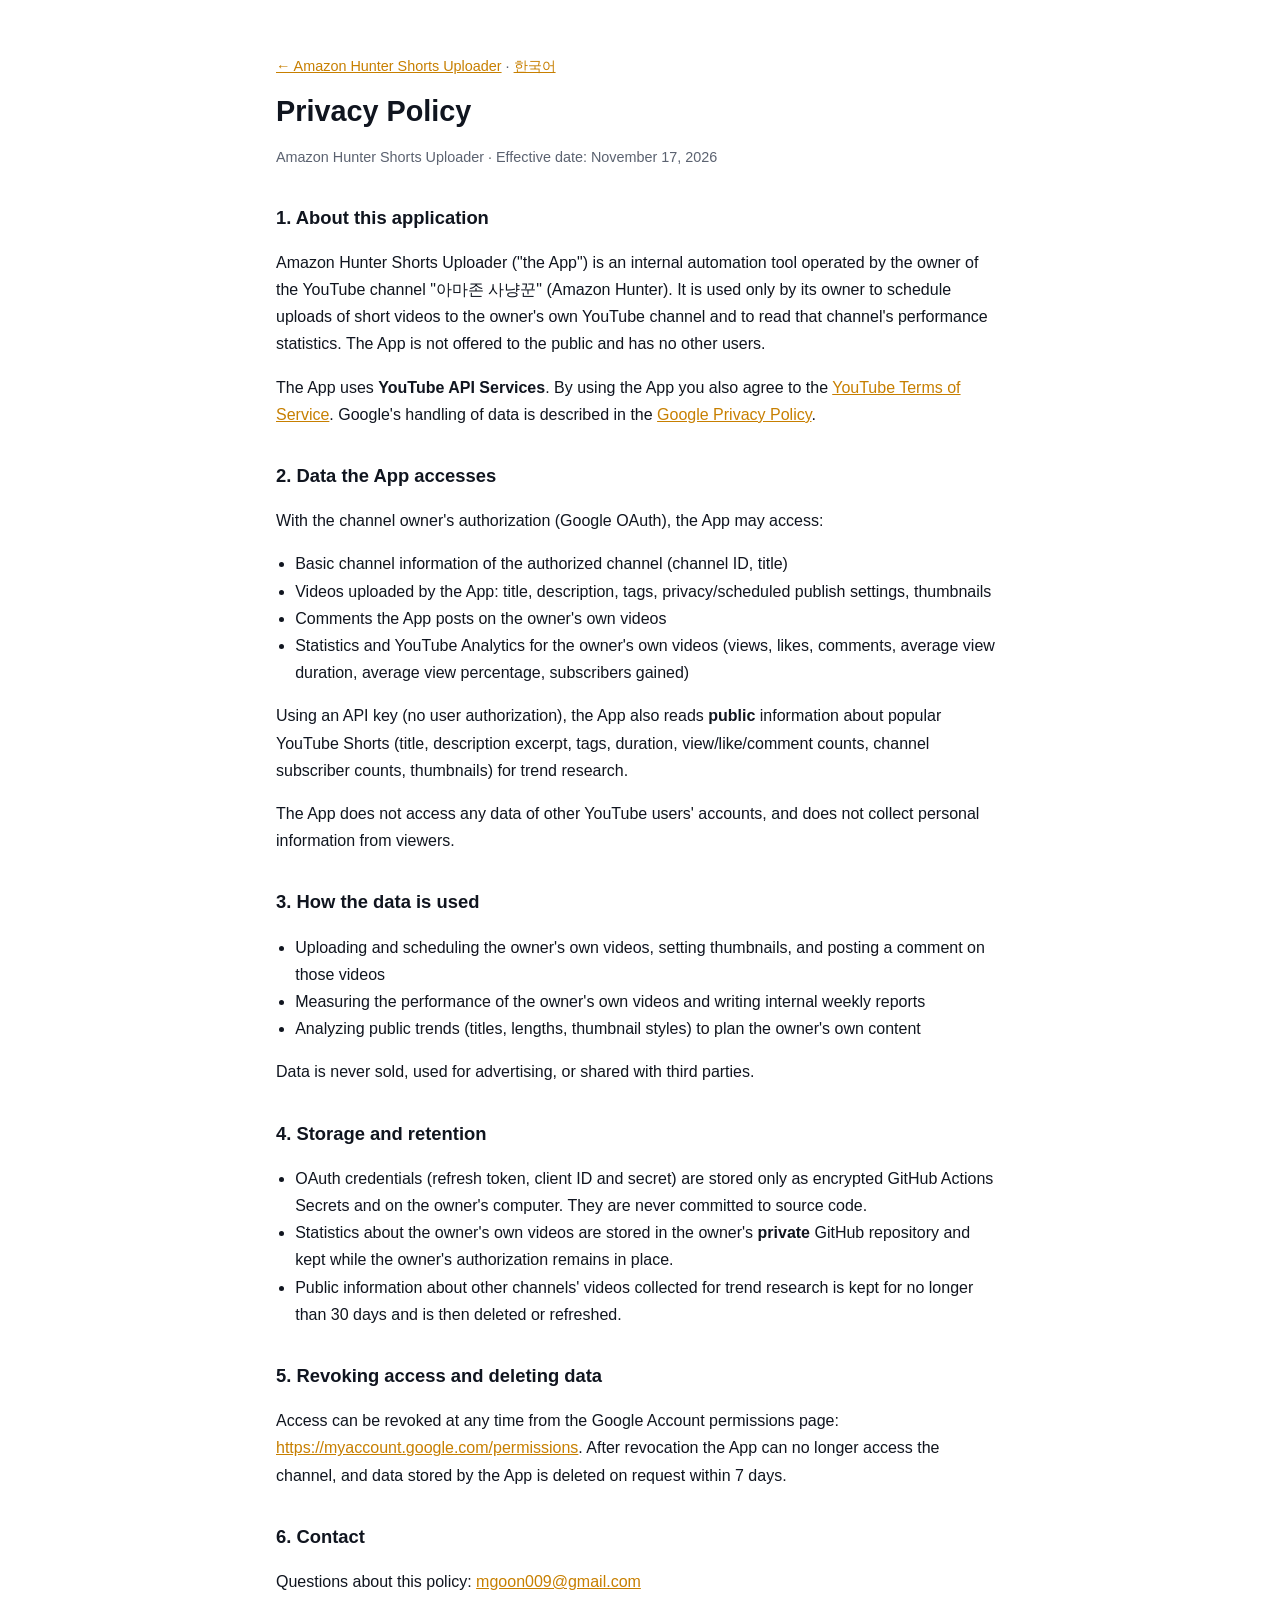
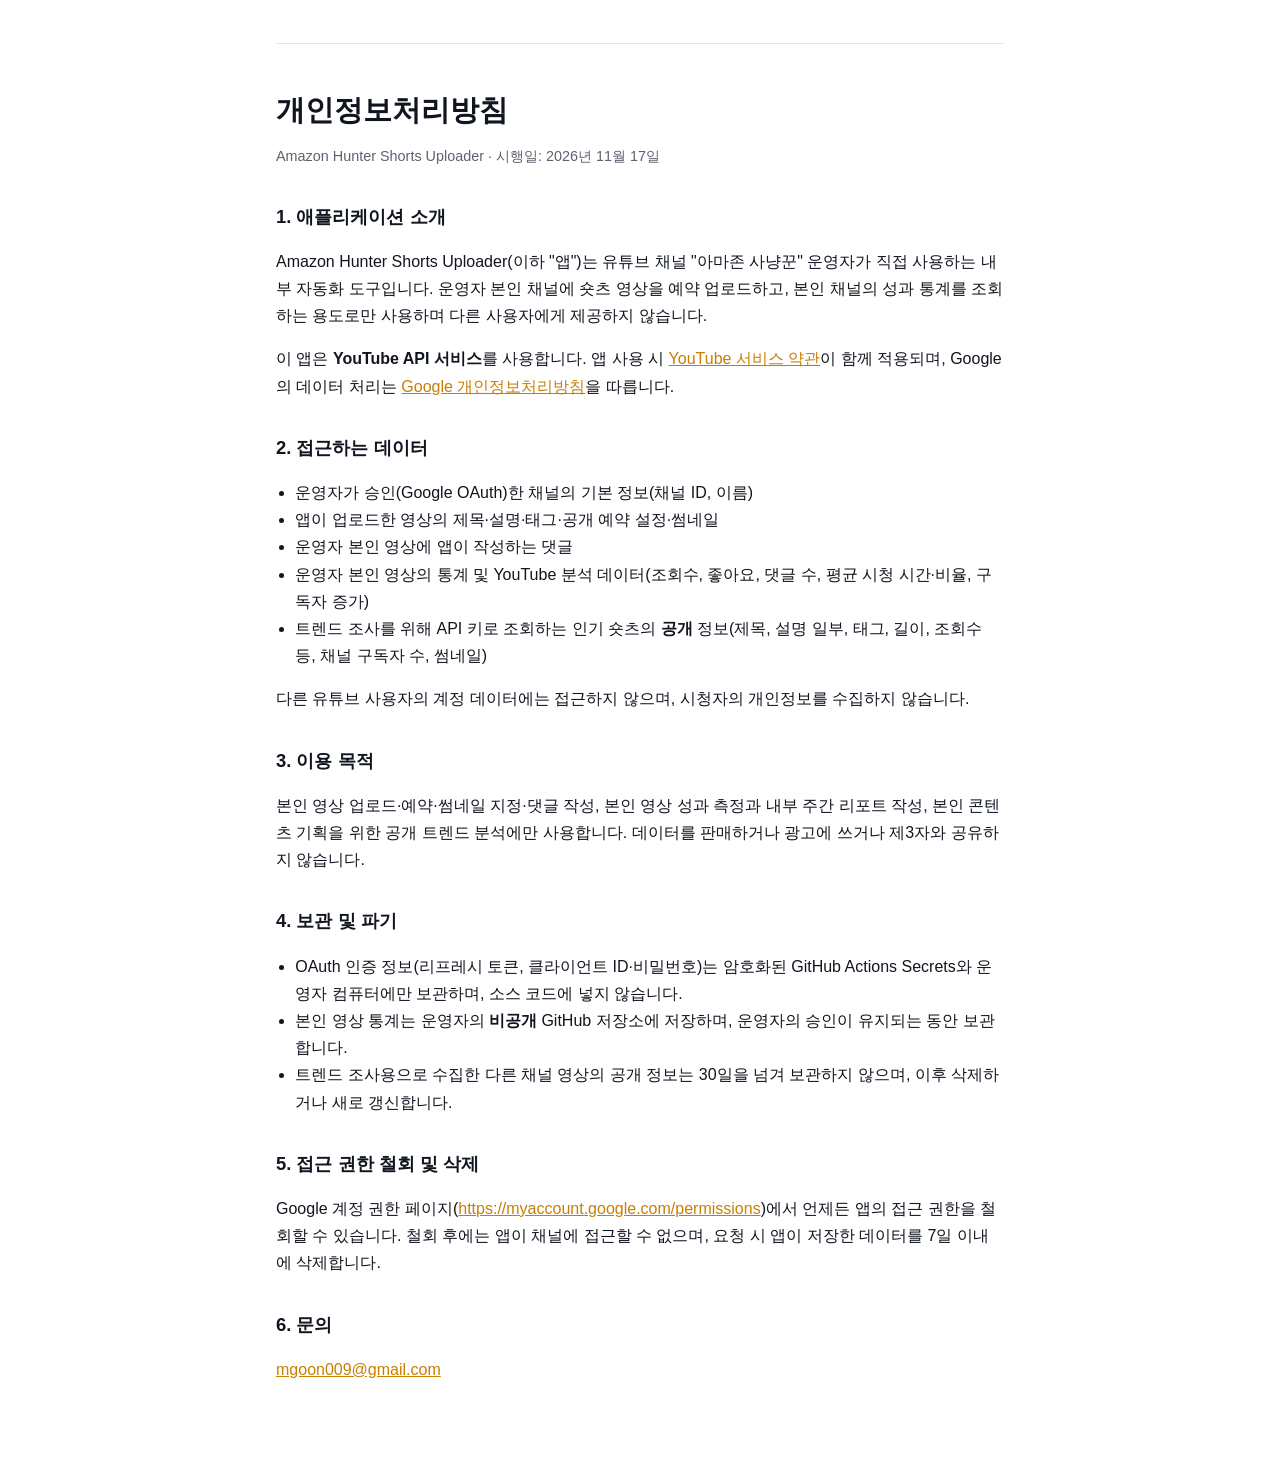
==== privacy.html @ 1e81ea11 "개인정보처리방침·홈페이지 초안 Co-Authored-By: Claude Opus 5.5 <noreply@anthropic.com>" ====
<!doctype html>
<html lang="en">
<head>
<meta charset="utf-8">
<meta name="viewport" content="width=device-width, initial-scale=1">
<title>Privacy Policy – Amazon Hunter Shorts Uploader</title>
<link rel="stylesheet" href="style.css">
</head>
<body>
<main>
<p class="nav"><a href="./">← Amazon Hunter Shorts Uploader</a> · <a href="#ko">한국어</a></p>

<h1>Privacy Policy</h1>
<p class="meta">Amazon Hunter Shorts Uploader · Effective date: November 17, 2026</p>

<h2>1. About this application</h2>
<p>Amazon Hunter Shorts Uploader ("the App") is an internal automation tool operated by the owner of the YouTube channel "아마존 사냥꾼" (Amazon Hunter). It is used only by its owner to schedule uploads of short videos to the owner's own YouTube channel and to read that channel's performance statistics. The App is not offered to the public and has no other users.</p>
<p>The App uses <strong>YouTube API Services</strong>. By using the App you also agree to the <a href="https://www.youtube.com/t/terms">YouTube Terms of Service</a>. Google's handling of data is described in the <a href="https://policies.google.com/privacy">Google Privacy Policy</a>.</p>

<h2>2. Data the App accesses</h2>
<p>With the channel owner's authorization (Google OAuth), the App may access:</p>
<ul>
  <li>Basic channel information of the authorized channel (channel ID, title)</li>
  <li>Videos uploaded by the App: title, description, tags, privacy/scheduled publish settings, thumbnails</li>
  <li>Comments the App posts on the owner's own videos</li>
  <li>Statistics and YouTube Analytics for the owner's own videos (views, likes, comments, average view duration, average view percentage, subscribers gained)</li>
</ul>
<p>Using an API key (no user authorization), the App also reads <strong>public</strong> information about popular YouTube Shorts (title, description excerpt, tags, duration, view/like/comment counts, channel subscriber counts, thumbnails) for trend research.</p>
<p>The App does not access any data of other YouTube users' accounts, and does not collect personal information from viewers.</p>

<h2>3. How the data is used</h2>
<ul>
  <li>Uploading and scheduling the owner's own videos, setting thumbnails, and posting a comment on those videos</li>
  <li>Measuring the performance of the owner's own videos and writing internal weekly reports</li>
  <li>Analyzing public trends (titles, lengths, thumbnail styles) to plan the owner's own content</li>
</ul>
<p>Data is never sold, used for advertising, or shared with third parties.</p>

<h2>4. Storage and retention</h2>
<ul>
  <li>OAuth credentials (refresh token, client ID and secret) are stored only as encrypted GitHub Actions Secrets and on the owner's computer. They are never committed to source code.</li>
  <li>Statistics about the owner's own videos are stored in the owner's <strong>private</strong> GitHub repository and kept while the owner's authorization remains in place.</li>
  <li>Public information about other channels' videos collected for trend research is kept for no longer than 30 days and is then deleted or refreshed.</li>
</ul>

<h2>5. Revoking access and deleting data</h2>
<p>Access can be revoked at any time from the Google Account permissions page: <a href="https://myaccount.google.com/permissions">https://myaccount.google.com/permissions</a>. After revocation the App can no longer access the channel, and data stored by the App is deleted on request within 7 days.</p>

<h2>6. Contact</h2>
<p>Questions about this policy: <a href="mailto:mgoon009@gmail.com">mgoon009@gmail.com</a></p>

<hr>

<section id="ko" lang="ko">
<h1>개인정보처리방침</h1>
<p class="meta">Amazon Hunter Shorts Uploader · 시행일: 2026년 11월 17일</p>

<h2>1. 애플리케이션 소개</h2>
<p>Amazon Hunter Shorts Uploader(이하 "앱")는 유튜브 채널 "아마존 사냥꾼" 운영자가 직접 사용하는 내부 자동화 도구입니다. 운영자 본인 채널에 숏츠 영상을 예약 업로드하고, 본인 채널의 성과 통계를 조회하는 용도로만 사용하며 다른 사용자에게 제공하지 않습니다.</p>
<p>이 앱은 <strong>YouTube API 서비스</strong>를 사용합니다. 앱 사용 시 <a href="https://www.youtube.com/t/terms">YouTube 서비스 약관</a>이 함께 적용되며, Google의 데이터 처리는 <a href="https://policies.google.com/privacy">Google 개인정보처리방침</a>을 따릅니다.</p>

<h2>2. 접근하는 데이터</h2>
<ul>
  <li>운영자가 승인(Google OAuth)한 채널의 기본 정보(채널 ID, 이름)</li>
  <li>앱이 업로드한 영상의 제목·설명·태그·공개 예약 설정·썸네일</li>
  <li>운영자 본인 영상에 앱이 작성하는 댓글</li>
  <li>운영자 본인 영상의 통계 및 YouTube 분석 데이터(조회수, 좋아요, 댓글 수, 평균 시청 시간·비율, 구독자 증가)</li>
  <li>트렌드 조사를 위해 API 키로 조회하는 인기 숏츠의 <strong>공개</strong> 정보(제목, 설명 일부, 태그, 길이, 조회수 등, 채널 구독자 수, 썸네일)</li>
</ul>
<p>다른 유튜브 사용자의 계정 데이터에는 접근하지 않으며, 시청자의 개인정보를 수집하지 않습니다.</p>

<h2>3. 이용 목적</h2>
<p>본인 영상 업로드·예약·썸네일 지정·댓글 작성, 본인 영상 성과 측정과 내부 주간 리포트 작성, 본인 콘텐츠 기획을 위한 공개 트렌드 분석에만 사용합니다. 데이터를 판매하거나 광고에 쓰거나 제3자와 공유하지 않습니다.</p>

<h2>4. 보관 및 파기</h2>
<ul>
  <li>OAuth 인증 정보(리프레시 토큰, 클라이언트 ID·비밀번호)는 암호화된 GitHub Actions Secrets와 운영자 컴퓨터에만 보관하며, 소스 코드에 넣지 않습니다.</li>
  <li>본인 영상 통계는 운영자의 <strong>비공개</strong> GitHub 저장소에 저장하며, 운영자의 승인이 유지되는 동안 보관합니다.</li>
  <li>트렌드 조사용으로 수집한 다른 채널 영상의 공개 정보는 30일을 넘겨 보관하지 않으며, 이후 삭제하거나 새로 갱신합니다.</li>
</ul>

<h2>5. 접근 권한 철회 및 삭제</h2>
<p>Google 계정 권한 페이지(<a href="https://myaccount.google.com/permissions">https://myaccount.google.com/permissions</a>)에서 언제든 앱의 접근 권한을 철회할 수 있습니다. 철회 후에는 앱이 채널에 접근할 수 없으며, 요청 시 앱이 저장한 데이터를 7일 이내에 삭제합니다.</p>

<h2>6. 문의</h2>
<p><a href="mailto:mgoon009@gmail.com">mgoon009@gmail.com</a></p>
</section>
</main>
</body>
</html>
---- style.css ----
:root { --bg: #ffffff; --fg: #10151f; --muted: #5b6270; --accent: #c77f00; --line: #e3e5ea; }
@media (prefers-color-scheme: dark) {
  :root { --bg: #10151f; --fg: #eef0f4; --muted: #a3a9b5; --accent: #f5a524; --line: #2a3140; }
}
* { box-sizing: border-box; }
body { margin: 0; background: var(--bg); color: var(--fg);
  font: 16px/1.7 -apple-system, "Segoe UI", "Apple SD Gothic Neo", "Malgun Gothic", sans-serif; }
main { max-width: 760px; margin: 0 auto; padding: 40px 16px 80px; }
h1 { font-size: 1.8rem; line-height: 1.3; margin: 0.5rem 0; }
h2 { font-size: 1.15rem; margin-top: 2rem; }
a { color: var(--accent); }
.meta, .nav { color: var(--muted); font-size: 0.9rem; }
hr { border: 0; border-top: 1px solid var(--line); margin: 3rem 0; }
ul { padding-left: 1.2rem; }
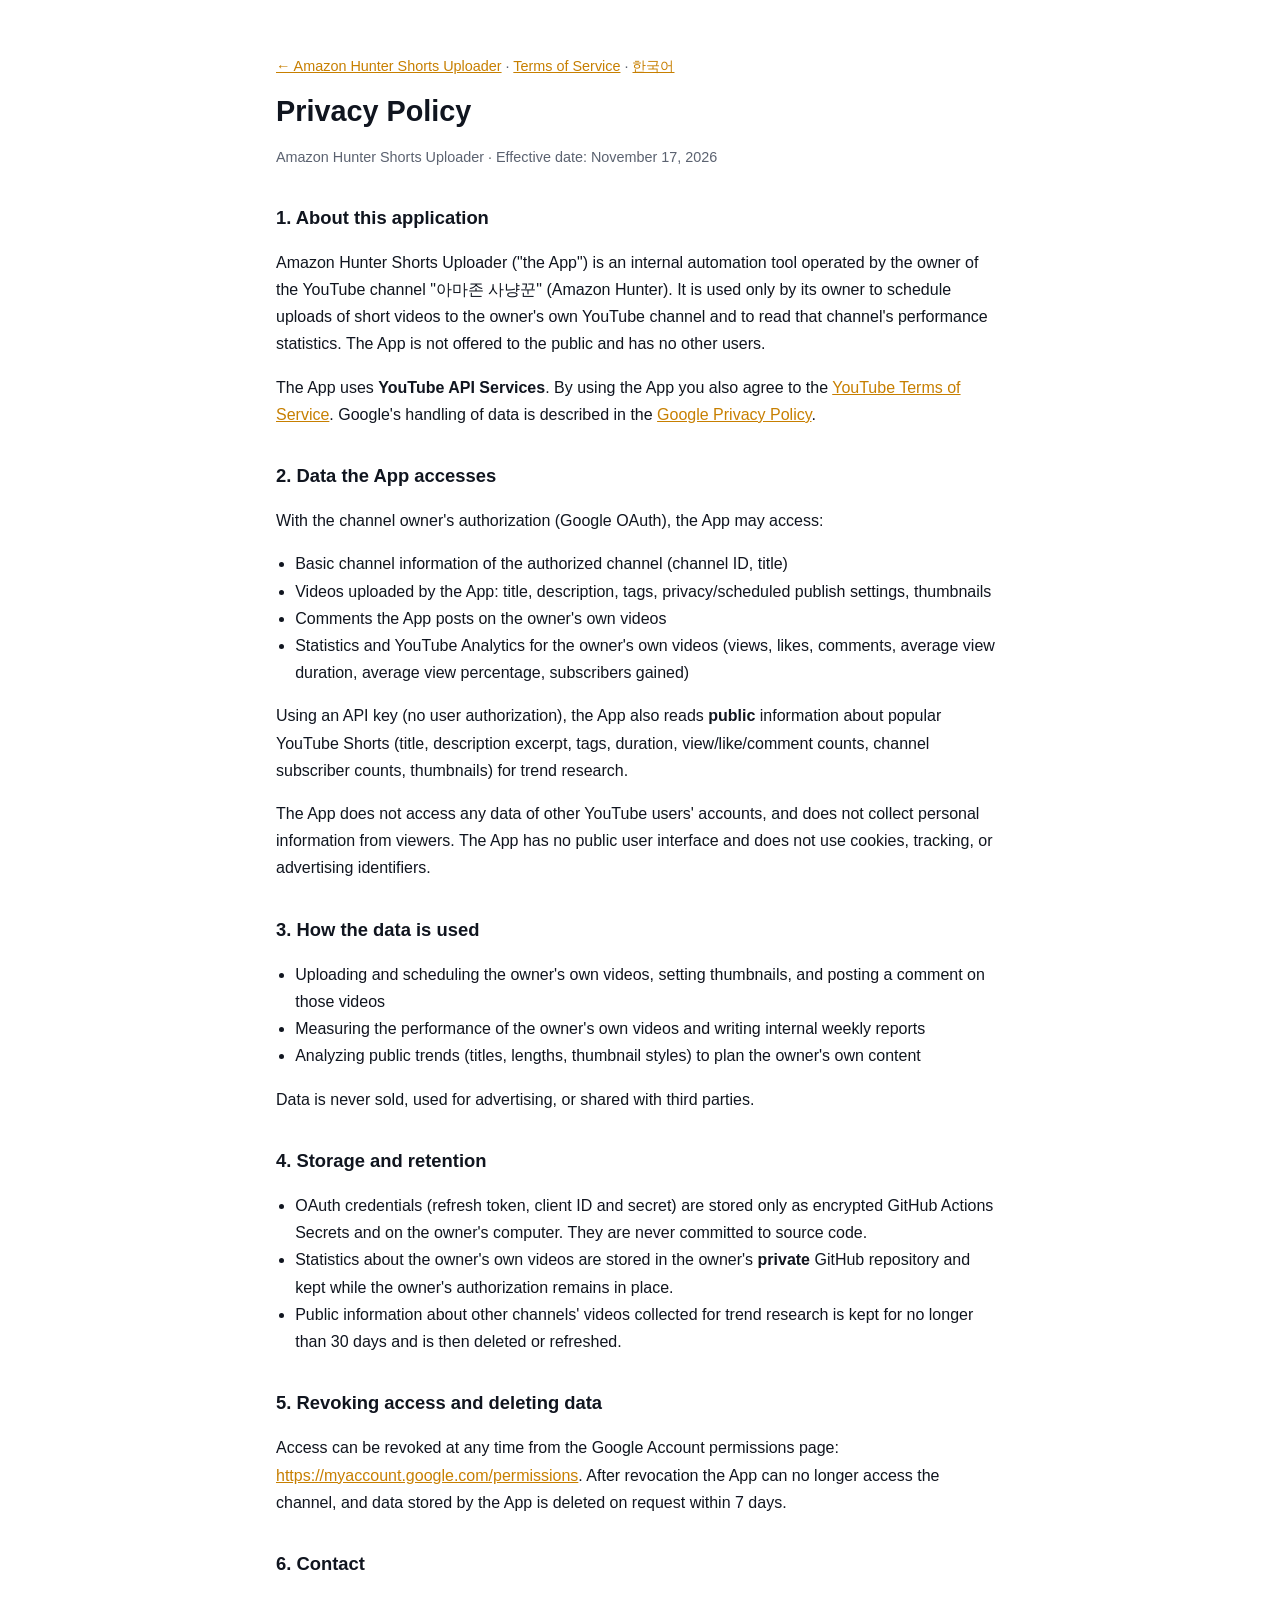
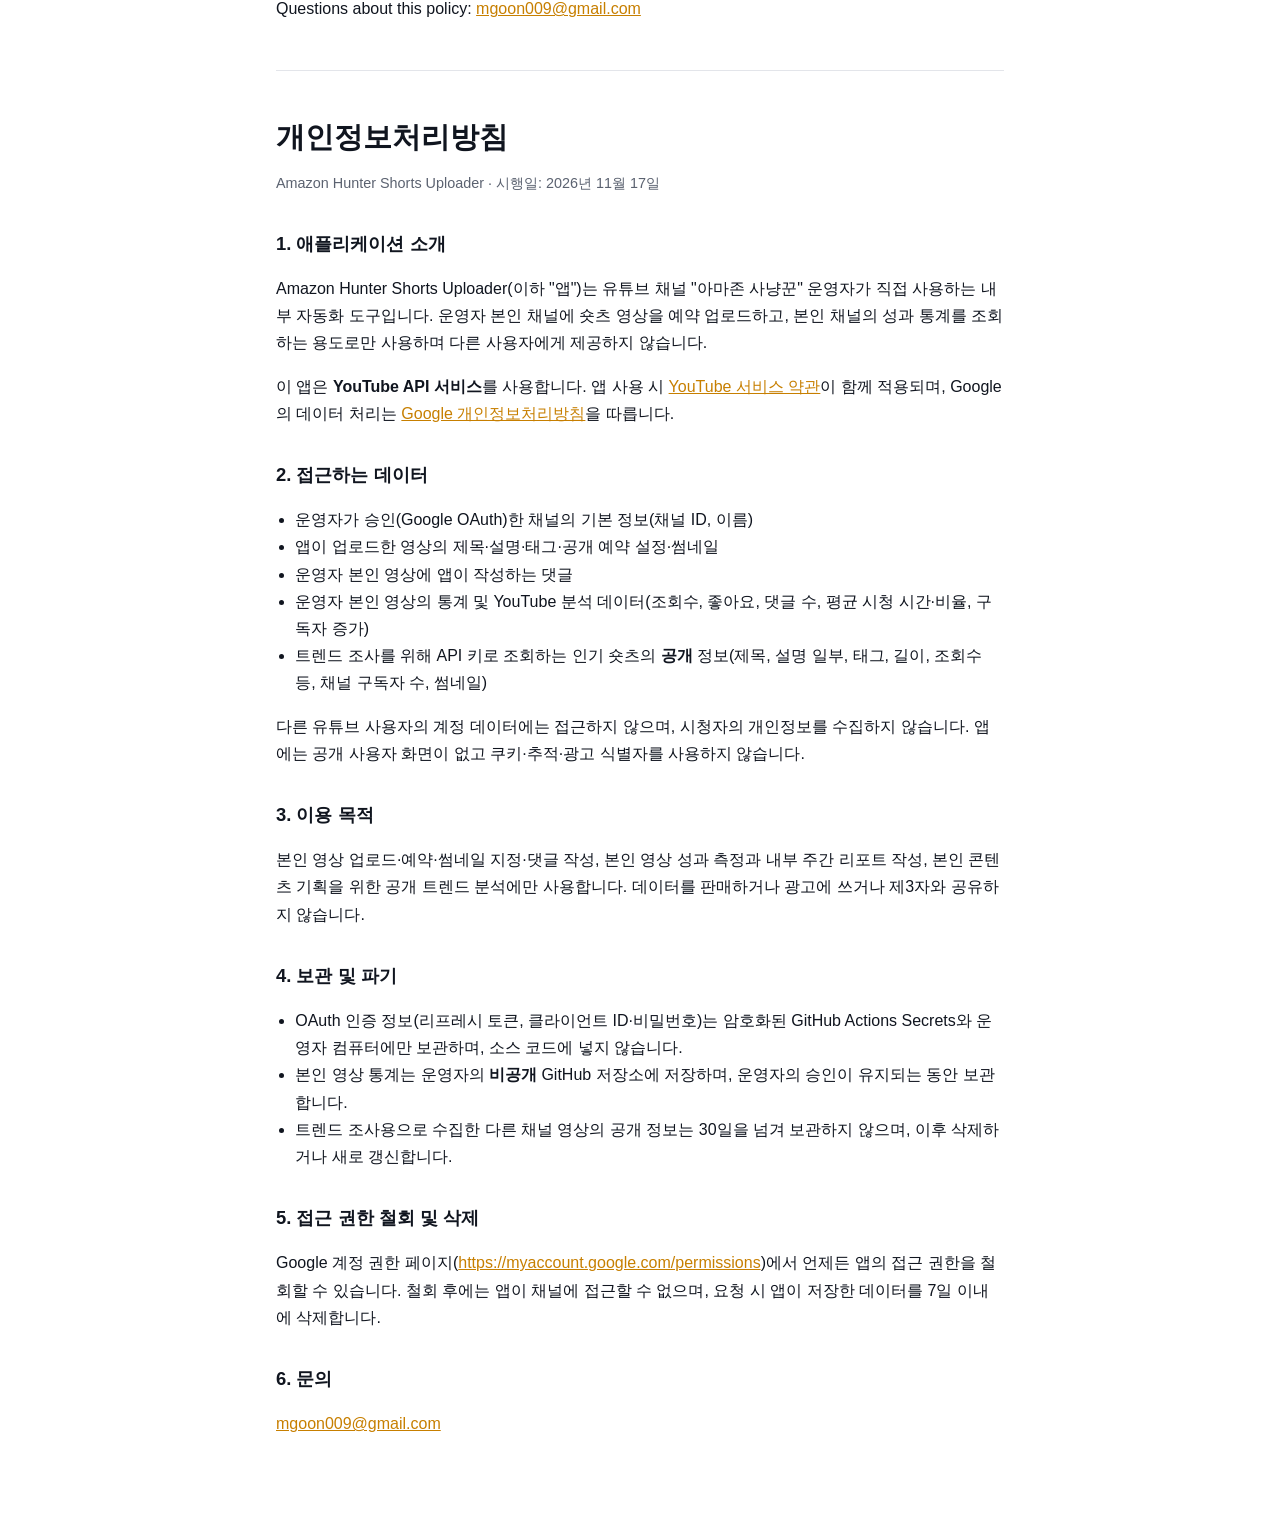
==== commit 25373e3d: "서비스 약관 페이지 추가, 홈페이지에 YouTube API 사용 고지·권한 철회 링크, 쿠키 미사용 명시 Co-Authored-By: Claude Opus 5.5 <noreply@" ====
--- a/privacy.html
+++ b/privacy.html
@@ -8,7 +8,7 @@
 </head>
 <body>
 <main>
-<p class="nav"><a href="./">← Amazon Hunter Shorts Uploader</a> · <a href="#ko">한국어</a></p>
+<p class="nav"><a href="./">← Amazon Hunter Shorts Uploader</a> · <a href="terms.html">Terms of Service</a> · <a href="#ko">한국어</a></p>
 
 <h1>Privacy Policy</h1>
 <p class="meta">Amazon Hunter Shorts Uploader · Effective date: November 17, 2026</p>
@@ -26,7 +26,7 @@
   <li>Statistics and YouTube Analytics for the owner's own videos (views, likes, comments, average view duration, average view percentage, subscribers gained)</li>
 </ul>
 <p>Using an API key (no user authorization), the App also reads <strong>public</strong> information about popular YouTube Shorts (title, description excerpt, tags, duration, view/like/comment counts, channel subscriber counts, thumbnails) for trend research.</p>
-<p>The App does not access any data of other YouTube users' accounts, and does not collect personal information from viewers.</p>
+<p>The App does not access any data of other YouTube users' accounts, and does not collect personal information from viewers. The App has no public user interface and does not use cookies, tracking, or advertising identifiers.</p>
 
 <h2>3. How the data is used</h2>
 <ul>
@@ -67,7 +67,7 @@
   <li>운영자 본인 영상의 통계 및 YouTube 분석 데이터(조회수, 좋아요, 댓글 수, 평균 시청 시간·비율, 구독자 증가)</li>
   <li>트렌드 조사를 위해 API 키로 조회하는 인기 숏츠의 <strong>공개</strong> 정보(제목, 설명 일부, 태그, 길이, 조회수 등, 채널 구독자 수, 썸네일)</li>
 </ul>
-<p>다른 유튜브 사용자의 계정 데이터에는 접근하지 않으며, 시청자의 개인정보를 수집하지 않습니다.</p>
+<p>다른 유튜브 사용자의 계정 데이터에는 접근하지 않으며, 시청자의 개인정보를 수집하지 않습니다. 앱에는 공개 사용자 화면이 없고 쿠키·추적·광고 식별자를 사용하지 않습니다.</p>
 
 <h2>3. 이용 목적</h2>
 <p>본인 영상 업로드·예약·썸네일 지정·댓글 작성, 본인 영상 성과 측정과 내부 주간 리포트 작성, 본인 콘텐츠 기획을 위한 공개 트렌드 분석에만 사용합니다. 데이터를 판매하거나 광고에 쓰거나 제3자와 공유하지 않습니다.</p>
--- a/style.css
+++ b/style.css
@@ -12,3 +12,5 @@
 .meta, .nav { color: var(--muted); font-size: 0.9rem; }
 hr { border: 0; border-top: 1px solid var(--line); margin: 3rem 0; }
 ul { padding-left: 1.2rem; }
+.notice { border: 2px solid #ff0033; border-radius: 12px; padding: 16px 20px; margin: 1.5rem 0; }
+.notice strong { color: #ff0033; }
